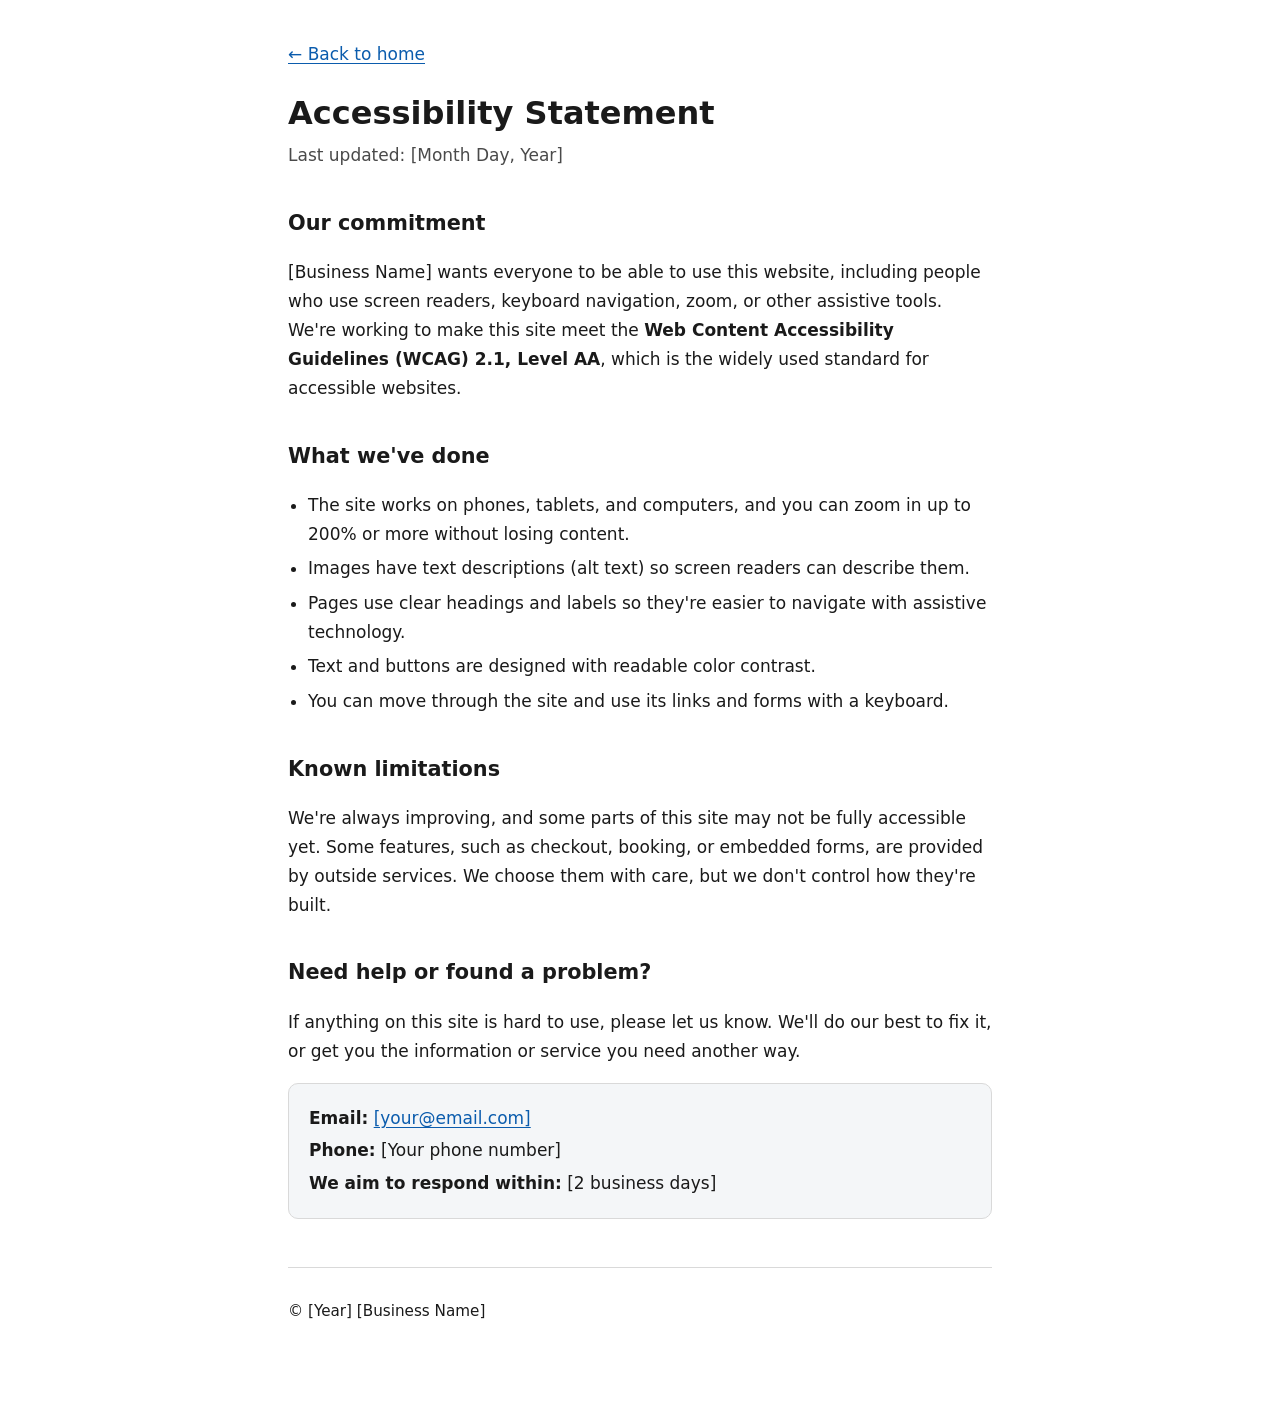
==== accessibility.html @ 75745d4f "Initial commit" ====
<!DOCTYPE html>
<html lang="en">
<head>
  <meta charset="UTF-8">
  <meta name="viewport" content="width=device-width, initial-scale=1.0">
  <!-- EDIT ME: replace [Business Name] everywhere on this page -->
  <title>Accessibility Statement | [Business Name]</title>
  <meta name="description" content="Accessibility statement for [Business Name]: our commitment, what we've done, and how to reach us if anything on this site is hard to use.">
  <style>
    :root {
      --bg: #ffffff;
      --text: #1a1a1a;
      --muted: #4a4a4a;
      --accent: #0b5cad;
      --line: #d9d9d9;
      --box: #f4f6f8;
    }
    @media (prefers-color-scheme: dark) {
      :root {
        --bg: #121212;
        --text: #f2f2f2;
        --muted: #c8c8c8;
        --accent: #7cb8ff;
        --line: #3a3a3a;
        --box: #1e1e1e;
      }
    }
    * { box-sizing: border-box; }
    body {
      margin: 0;
      background: var(--bg);
      color: var(--text);
      font-family: system-ui, -apple-system, "Segoe UI", Roboto, Arial, sans-serif;
      font-size: 1.0625rem;
      line-height: 1.7;
    }
    .skip-link {
      position: absolute;
      left: -999px;
      top: 0;
      background: var(--accent);
      color: var(--bg);
      padding: 0.5rem 1rem;
      z-index: 10;
    }
    .skip-link:focus { left: 1rem; top: 1rem; }
    main {
      max-width: 46rem;
      margin: 0 auto;
      padding: 2.5rem 1rem 4rem;
    }
    h1 { font-size: 2rem; line-height: 1.25; margin: 0 0 0.5rem; }
    h2 { font-size: 1.3rem; margin: 2.25rem 0 0.5rem; }
    p, li { color: var(--text); }
    .updated { color: var(--muted); margin-top: 0; }
    ul { padding-left: 1.25rem; }
    li { margin-bottom: 0.35rem; }
    a { color: var(--accent); text-underline-offset: 3px; }
    a:focus-visible, .back:focus-visible {
      outline: 3px solid var(--accent);
      outline-offset: 3px;
    }
    .contact {
      background: var(--box);
      border: 1px solid var(--line);
      border-radius: 10px;
      padding: 1rem 1.25rem;
    }
    .contact p { margin: 0.25rem 0; }
    .back { display: inline-block; margin-bottom: 1.5rem; }
    footer {
      border-top: 1px solid var(--line);
      margin-top: 3rem;
      padding-top: 1rem;
      color: var(--muted);
      font-size: 0.95rem;
    }
  </style>
</head>
<body>
  <a class="skip-link" href="#content">Skip to main content</a>

  <main id="content">
    <a class="back" href="index.html">&larr; Back to home</a>

    <h1>Accessibility Statement</h1>
    <!-- EDIT ME: update this date whenever you review or change your site -->
    <p class="updated">Last updated: [Month Day, Year]</p>

    <h2>Our commitment</h2>
    <p>[Business Name] wants everyone to be able to use this website, including people who use screen readers, keyboard navigation, zoom, or other assistive tools. We're working to make this site meet the <strong>Web Content Accessibility Guidelines (WCAG) 2.1, Level AA</strong>, which is the widely used standard for accessible websites.</p>

    <h2>What we've done</h2>
    <ul>
      <li>The site works on phones, tablets, and computers, and you can zoom in up to 200% or more without losing content.</li>
      <li>Images have text descriptions (alt text) so screen readers can describe them.</li>
      <li>Pages use clear headings and labels so they're easier to navigate with assistive technology.</li>
      <li>Text and buttons are designed with readable color contrast.</li>
      <li>You can move through the site and use its links and forms with a keyboard.</li>
    </ul>

    <h2>Known limitations</h2>
    <p>We're always improving, and some parts of this site may not be fully accessible yet. Some features, such as checkout, booking, or embedded forms, are provided by outside services. We choose them with care, but we don't control how they're built.</p>
    <!-- EDIT ME (optional): list anything you know isn't fully accessible yet, for example:
         "Some older product photos don't have detailed descriptions yet." -->

    <h2>Need help or found a problem?</h2>
    <p>If anything on this site is hard to use, please let us know. We'll do our best to fix it, or get you the information or service you need another way.</p>
    <div class="contact">
      <!-- EDIT ME: add your real contact details. Remove any line you don't use. -->
      <p><strong>Email:</strong> <a href="mailto:[your@email.com]">[your@email.com]</a></p>
      <p><strong>Phone:</strong> [Your phone number]</p>
      <p><strong>We aim to respond within:</strong> [2 business days]</p>
    </div>

    <footer>
      <p>&copy; [Year] [Business Name]</p>
    </footer>
  </main>
</body>
</html>
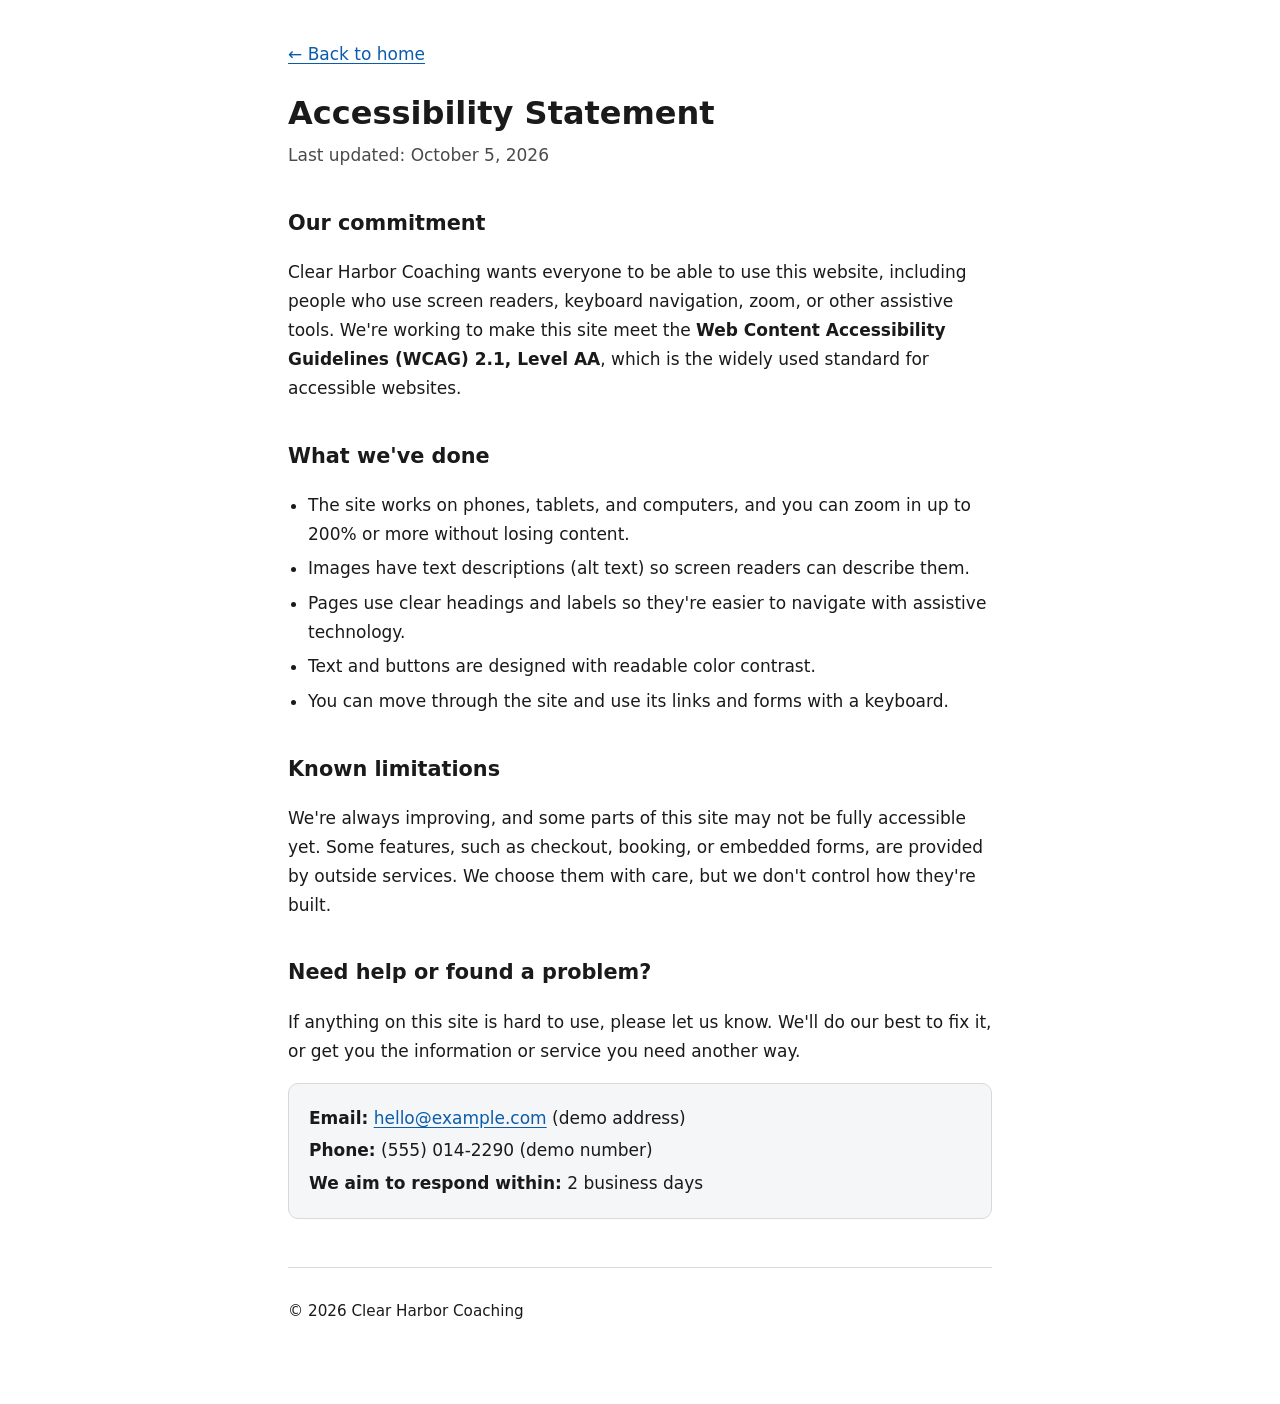
==== commit 24475bad: "Fill demo with sample business: Clear Harbor Coaching Adds sample copy, services, and testimonials, " ====
--- a/accessibility.html
+++ b/accessibility.html
@@ -1,11 +1,11 @@
 <!DOCTYPE html>
 <html lang="en">
 <head>
+  <meta name="robots" content="noindex">
   <meta charset="UTF-8">
   <meta name="viewport" content="width=device-width, initial-scale=1.0">
-  <!-- EDIT ME: replace [Business Name] everywhere on this page -->
-  <title>Accessibility Statement | [Business Name]</title>
-  <meta name="description" content="Accessibility statement for [Business Name]: our commitment, what we've done, and how to reach us if anything on this site is hard to use.">
+  <title>Accessibility Statement | Clear Harbor Coaching</title>
+  <meta name="description" content="Accessibility statement for Clear Harbor Coaching: our commitment, what we've done, and how to reach us if anything on this site is hard to use.">
   <style>
     :root {
       --bg: #ffffff;
@@ -85,10 +85,10 @@
 
     <h1>Accessibility Statement</h1>
     <!-- EDIT ME: update this date whenever you review or change your site -->
-    <p class="updated">Last updated: [Month Day, Year]</p>
+    <p class="updated">Last updated: October 5, 2026</p>
 
     <h2>Our commitment</h2>
-    <p>[Business Name] wants everyone to be able to use this website, including people who use screen readers, keyboard navigation, zoom, or other assistive tools. We're working to make this site meet the <strong>Web Content Accessibility Guidelines (WCAG) 2.1, Level AA</strong>, which is the widely used standard for accessible websites.</p>
+    <p>Clear Harbor Coaching wants everyone to be able to use this website, including people who use screen readers, keyboard navigation, zoom, or other assistive tools. We're working to make this site meet the <strong>Web Content Accessibility Guidelines (WCAG) 2.1, Level AA</strong>, which is the widely used standard for accessible websites.</p>
 
     <h2>What we've done</h2>
     <ul>
@@ -108,13 +108,13 @@
     <p>If anything on this site is hard to use, please let us know. We'll do our best to fix it, or get you the information or service you need another way.</p>
     <div class="contact">
       <!-- EDIT ME: add your real contact details. Remove any line you don't use. -->
-      <p><strong>Email:</strong> <a href="mailto:[your@email.com]">[your@email.com]</a></p>
-      <p><strong>Phone:</strong> [Your phone number]</p>
-      <p><strong>We aim to respond within:</strong> [2 business days]</p>
+      <p><strong>Email:</strong> <a href="mailto:hello@example.com">hello@example.com</a> (demo address)</p>
+      <p><strong>Phone:</strong> (555) 014-2290 (demo number)</p>
+      <p><strong>We aim to respond within:</strong> 2 business days</p>
     </div>
 
     <footer>
-      <p>&copy; [Year] [Business Name]</p>
+      <p>&copy; 2026 Clear Harbor Coaching</p>
     </footer>
   </main>
 </body>
